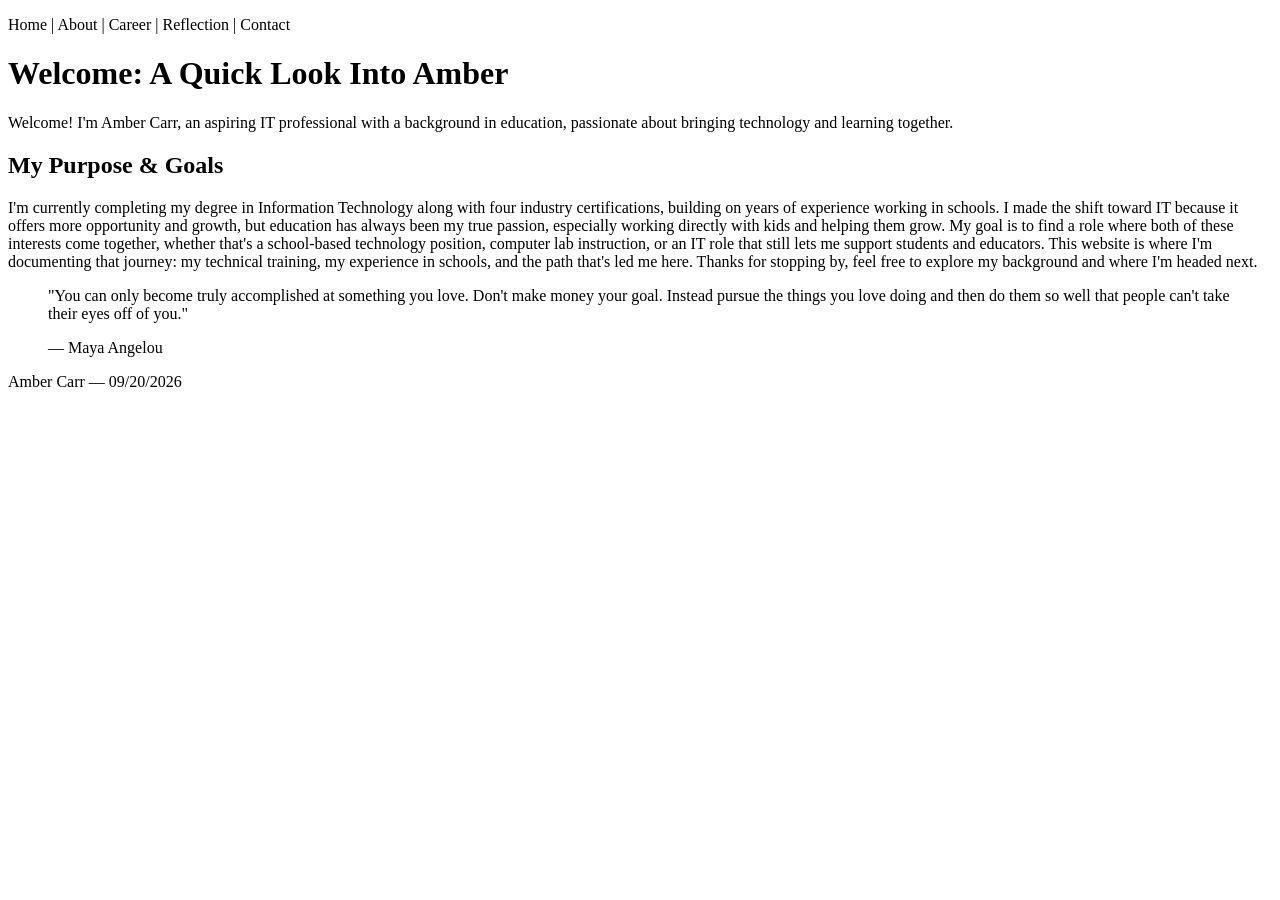
==== webdevelopment/index.html @ 12e23ecd "add index.html" ====
<!DOCTYPE html>
<html lang="en">
<!--
  Name: Amber Carr
  Date: 09/20/2026
  Course: IS_LT-4355
  Description: Activity 3 - Home Page (index.html)
-->

<head>
  <!-- Sets character encoding -->
  <meta charset="utf-8">

  <!-- Makes the page responsive on mobile devices -->
  <meta name="viewport" content="width=device-width, initial-scale=1.0">

  <!-- Title -->
  <title>Amber Carr - Home</title>

  <!-- styling -->
  <link rel="stylesheet" href="style.css">
</head>

<body>

  <!-- Header section: logo and navigation will go here -->
  <header>
    <!-- Navigation placeholder - links will be added in a later activity -->
    <nav>
      <p>Home | About | Career | Reflection | Contact</p>
    </nav>
  </header>

  <main>
    <!-- Main heading -->
    <h1>Welcome: A Quick Look Into Amber</h1>

    <!-- Welcome statement -->
    <p>
      Welcome! I'm Amber Carr, an aspiring IT professional with a background in education,
      passionate about bringing technology and learning together.
    </p>

    <!-- Subheading for the purpose/goals section -->
    <h2>My Purpose &amp; Goals</h2>

    <!-- Purpose and goals paragraph -->
    <p>
      I'm currently completing my degree in Information Technology along with four industry
      certifications, building on years of experience working in schools. I made the shift toward
      IT because it offers more opportunity and growth, but education has always been my true
      passion, especially working directly with kids and helping them grow. My goal is to find a
      role where both of these interests come together, whether that's a school-based technology
      position, computer lab instruction, or an IT role that still lets me support students and
      educators. This website is where I'm documenting that journey: my technical training, my
      experience in schools, and the path that's led me here. Thanks for stopping by, feel free to
      explore my background and where I'm headed next.
    </p>

    <!-- Favorite quote -->
    <blockquote>
      <p>"You can only become truly accomplished at something you love. Don't make money your
      goal. Instead pursue the things you love doing and then do them so well that people can't
      take their eyes off of you."</p>
      <footer>&mdash; Maya Angelou</footer>
    </blockquote>
  </main>

  <footer>
    <p>Amber Carr &mdash; 09/20/2026</p>
  </footer>

</body>

</html>
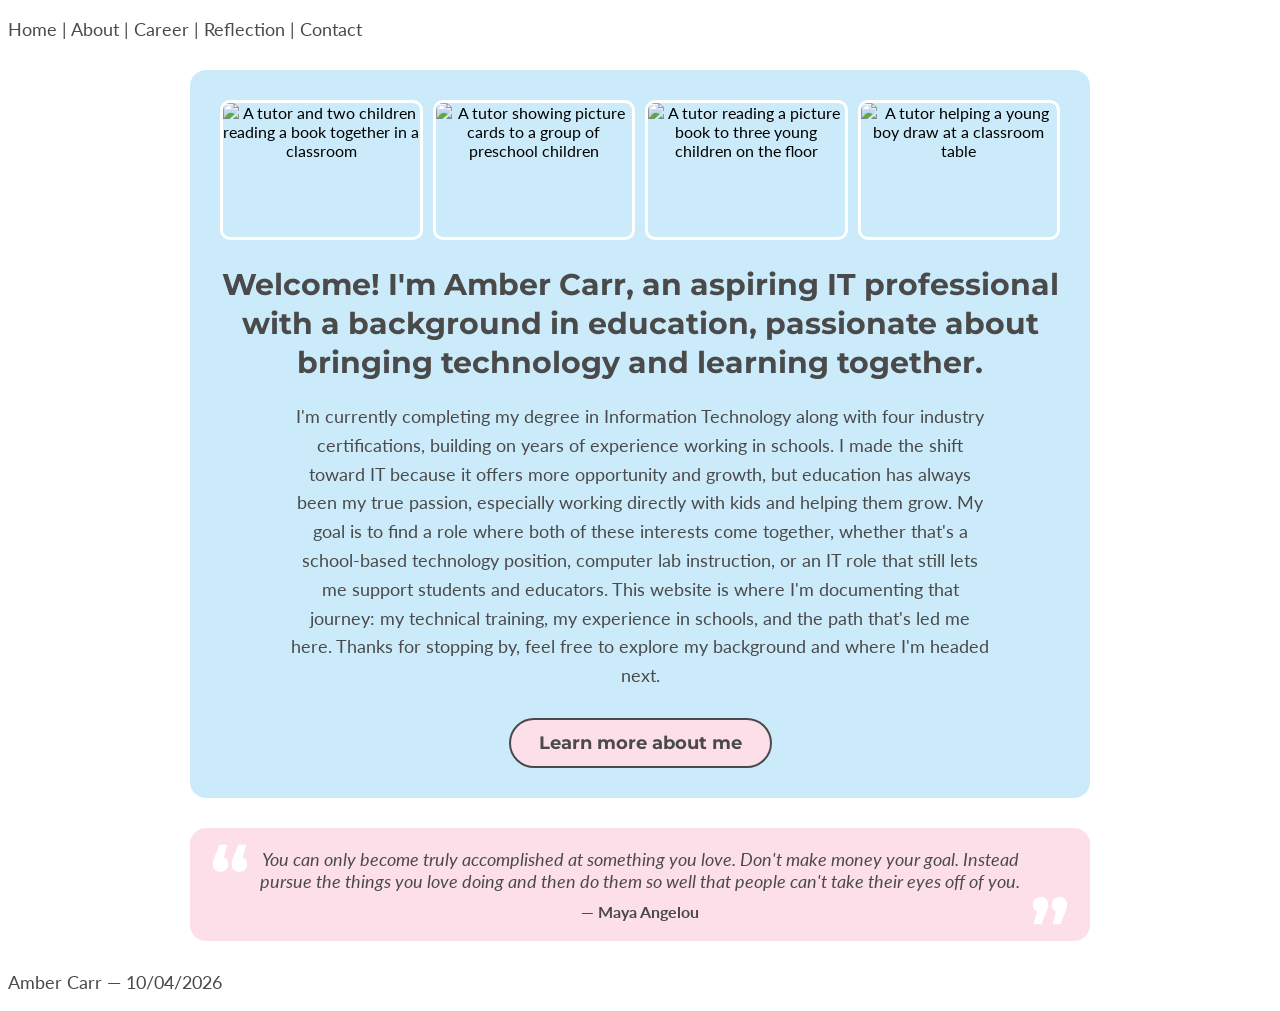
==== commit 72f86481: "Update index.html" ====
--- a/webdevelopment/index.html
+++ b/webdevelopment/index.html
@@ -2,20 +2,20 @@
 <html lang="en">
 <!--
   Name: Amber Carr
-  Date: 09/20/2026
+  Date: 10/04/2026
   Course: IS_LT-4355
-  Description: Activity 3 - Home Page (index.html)
+  Description: Activity 3 - Hero Section (index.html)
 -->
 
 <head>
-  <!-- Sets character encoding -->
   <meta charset="utf-8">
+  <meta name="viewport" content="width=device-width, initial-scale=1.0">
+  <title>Amber Carr - Home</title>
 
-  <!-- Makes the page responsive on mobile devices -->
-  <meta name="viewport" content="width=device-width, initial-scale=1.0">
-
-  <!-- Title -->
-  <title>Amber Carr - Home</title>
+  <!-- Fonts from the design plan: Montserrat (headings) and Lato (body) -->
+  <link rel="preconnect" href="https://fonts.googleapis.com">
+  <link rel="preconnect" href="https://fonts.gstatic.com" crossorigin>
+  <link rel="stylesheet" href="https://fonts.googleapis.com/css2?family=Lato&amp;family=Montserrat:wght@700&amp;display=swap">
 
   <!-- styling -->
   <link rel="stylesheet" href="style.css">
@@ -23,7 +23,6 @@
 
 <body>
 
-  <!-- Header section: logo and navigation will go here -->
   <header>
     <!-- Navigation placeholder - links will be added in a later activity -->
     <nav>
@@ -32,42 +31,45 @@
   </header>
 
   <main>
-    <!-- Main heading -->
-    <h1>Welcome: A Quick Look Into Amber</h1>
+    <!-- Hero section: photos, welcome statement, purpose paragraph, and call to action -->
+    <section class="hero">
+      <div class="hero-photos">
+        <img src="images/hero-1.jpg" alt="A tutor and two children reading a book together in a classroom">
+        <img src="images/hero-2.jpg" alt="A tutor showing picture cards to a group of preschool children">
+        <img src="images/hero-3.jpg" alt="A tutor reading a picture book to three young children on the floor">
+        <img src="images/hero-4.jpg" alt="A tutor helping a young boy draw at a classroom table">
+      </div>
 
-    <!-- Welcome statement -->
-    <p>
-      Welcome! I'm Amber Carr, an aspiring IT professional with a background in education,
-      passionate about bringing technology and learning together.
-    </p>
+      <h1>Welcome! I'm Amber Carr, an aspiring IT professional with a background in education, passionate about bringing technology and learning together.</h1>
 
-    <!-- Subheading for the purpose/goals section -->
-    <h2>My Purpose &amp; Goals</h2>
+      <p>
+        I'm currently completing my degree in Information Technology along with four industry
+        certifications, building on years of experience working in schools. I made the shift toward
+        IT because it offers more opportunity and growth, but education has always been my true
+        passion, especially working directly with kids and helping them grow. My goal is to find a
+        role where both of these interests come together, whether that's a school-based technology
+        position, computer lab instruction, or an IT role that still lets me support students and
+        educators. This website is where I'm documenting that journey: my technical training, my
+        experience in schools, and the path that's led me here. Thanks for stopping by, feel free
+        to explore my background and where I'm headed next.
+      </p>
 
-    <!-- Purpose and goals paragraph -->
-    <p>
-      I'm currently completing my degree in Information Technology along with four industry
-      certifications, building on years of experience working in schools. I made the shift toward
-      IT because it offers more opportunity and growth, but education has always been my true
-      passion, especially working directly with kids and helping them grow. My goal is to find a
-      role where both of these interests come together, whether that's a school-based technology
-      position, computer lab instruction, or an IT role that still lets me support students and
-      educators. This website is where I'm documenting that journey: my technical training, my
-      experience in schools, and the path that's led me here. Thanks for stopping by, feel free to
-      explore my background and where I'm headed next.
-    </p>
+      <a class="hero-button" href="about.html">Learn more about me</a>
+    </section>
 
     <!-- Favorite quote -->
-    <blockquote>
-      <p>"You can only become truly accomplished at something you love. Don't make money your
-      goal. Instead pursue the things you love doing and then do them so well that people can't
-      take their eyes off of you."</p>
-      <footer>&mdash; Maya Angelou</footer>
-    </blockquote>
+    <div class="quote-box">
+      <blockquote>
+        <p>You can only become truly accomplished at something you love. Don't make money your
+          goal. Instead pursue the things you love doing and then do them so well that people can't
+          take their eyes off of you.</p>
+        <footer>&mdash; Maya Angelou</footer>
+      </blockquote>
+    </div>
   </main>
 
   <footer>
-    <p>Amber Carr &mdash; 09/20/2026</p>
+    <p>Amber Carr &mdash; 10/04/2026</p>
   </footer>
 
 </body>
--- a/webdevelopment/style.css
+++ b/webdevelopment/style.css
@@ -0,0 +1,170 @@
+/* ---------- Base styles (existing) ---------- */
+h1 {
+  color: #4A4A4A;
+  font-size: 40px;
+}
+
+h2 {
+  color: #4A4A4A;
+  font-size: 28px;
+}
+
+p {
+  color: #4A4A4A;
+  font-size: 18px;
+}
+
+li {
+  color: #4A4A4A;
+  font-size: 18px;
+}
+
+/* ---------- Fonts from design plan ---------- */
+body {
+  font-family: "Lato", sans-serif;
+}
+
+h1,
+h2 {
+  font-family: "Montserrat", sans-serif;
+}
+
+/* ---------- Hero section ---------- */
+.hero {
+  box-sizing: border-box;
+  background-color: #CCEBFA;
+  max-width: 900px;
+  margin: 30px auto;
+  padding: 30px;
+  border-radius: 16px;
+  text-align: center;
+}
+
+.hero-photos {
+  display: grid;
+  grid-template-columns: repeat(4, 1fr);
+  gap: 10px;
+  margin-bottom: 25px;
+}
+
+.hero-photos img {
+  width: 100%;
+  height: 140px;
+  object-fit: cover;
+  border: 3px solid #FFFFFF;
+  border-radius: 10px;
+  box-sizing: border-box;
+}
+
+.hero h1 {
+  font-size: 30px;
+  line-height: 1.3;
+  margin: 0 0 20px;
+}
+
+.hero p {
+  font-size: 18px;
+  line-height: 1.6;
+  max-width: 700px;
+  margin: 0 auto 28px;
+}
+
+/* Call-to-action link styled as a button */
+.hero-button {
+  display: inline-block;
+  background-color: #FCDFE9;
+  color: #4A4A4A;
+  font-family: "Montserrat", sans-serif;
+  font-size: 18px;
+  font-weight: 700;
+  text-decoration: none;
+  padding: 12px 28px;
+  border: 2px solid #4A4A4A;
+  border-radius: 30px;
+  transition: background-color 0.3s, color 0.3s;
+}
+
+.hero-button:hover,
+.hero-button:focus {
+  background-color: #4A4A4A;
+  color: #FFFFFF;
+}
+
+/* ---------- Quote box ---------- */
+.quote-box {
+  box-sizing: border-box;
+  position: relative;
+  background-color: #FCDFE9;
+  max-width: 900px;
+  margin: 0 auto 30px;
+  padding: 20px 70px;
+  border-radius: 16px;
+  text-align: center;
+}
+
+/* Large decorative quotation marks at the start and end of the quote */
+.quote-box::before,
+.quote-box::after {
+  position: absolute;
+  font-family: "Montserrat", sans-serif;
+  font-size: 80px;
+  font-weight: 700;
+  line-height: 1;
+  color: #FFFFFF;
+}
+
+.quote-box::before {
+  content: "\201C";
+  top: 8px;
+  left: 20px;
+}
+
+.quote-box::after {
+  content: "\201D";
+  bottom: -28px;
+  right: 20px;
+}
+
+.quote-box blockquote {
+  margin: 0;
+}
+
+.quote-box p {
+  font-style: italic;
+  margin: 0 0 10px;
+}
+
+.quote-box footer {
+  color: #4A4A4A;
+  font-weight: bold;
+}
+
+/* ---------- Phone and tablet ---------- */
+@media (max-width: 700px) {
+  .hero {
+    margin: 15px;
+    padding: 20px;
+  }
+
+  .hero-photos {
+    grid-template-columns: repeat(2, 1fr);
+  }
+
+  .hero h1 {
+    font-size: 24px;
+  }
+
+  .quote-box {
+    margin: 0 15px 30px;
+    padding: 30px 40px;
+  }
+
+  .quote-box::before,
+  .quote-box::after {
+    font-size: 60px;
+  }
+
+  .quote-box::after {
+    bottom: -20px;
+  }
+}
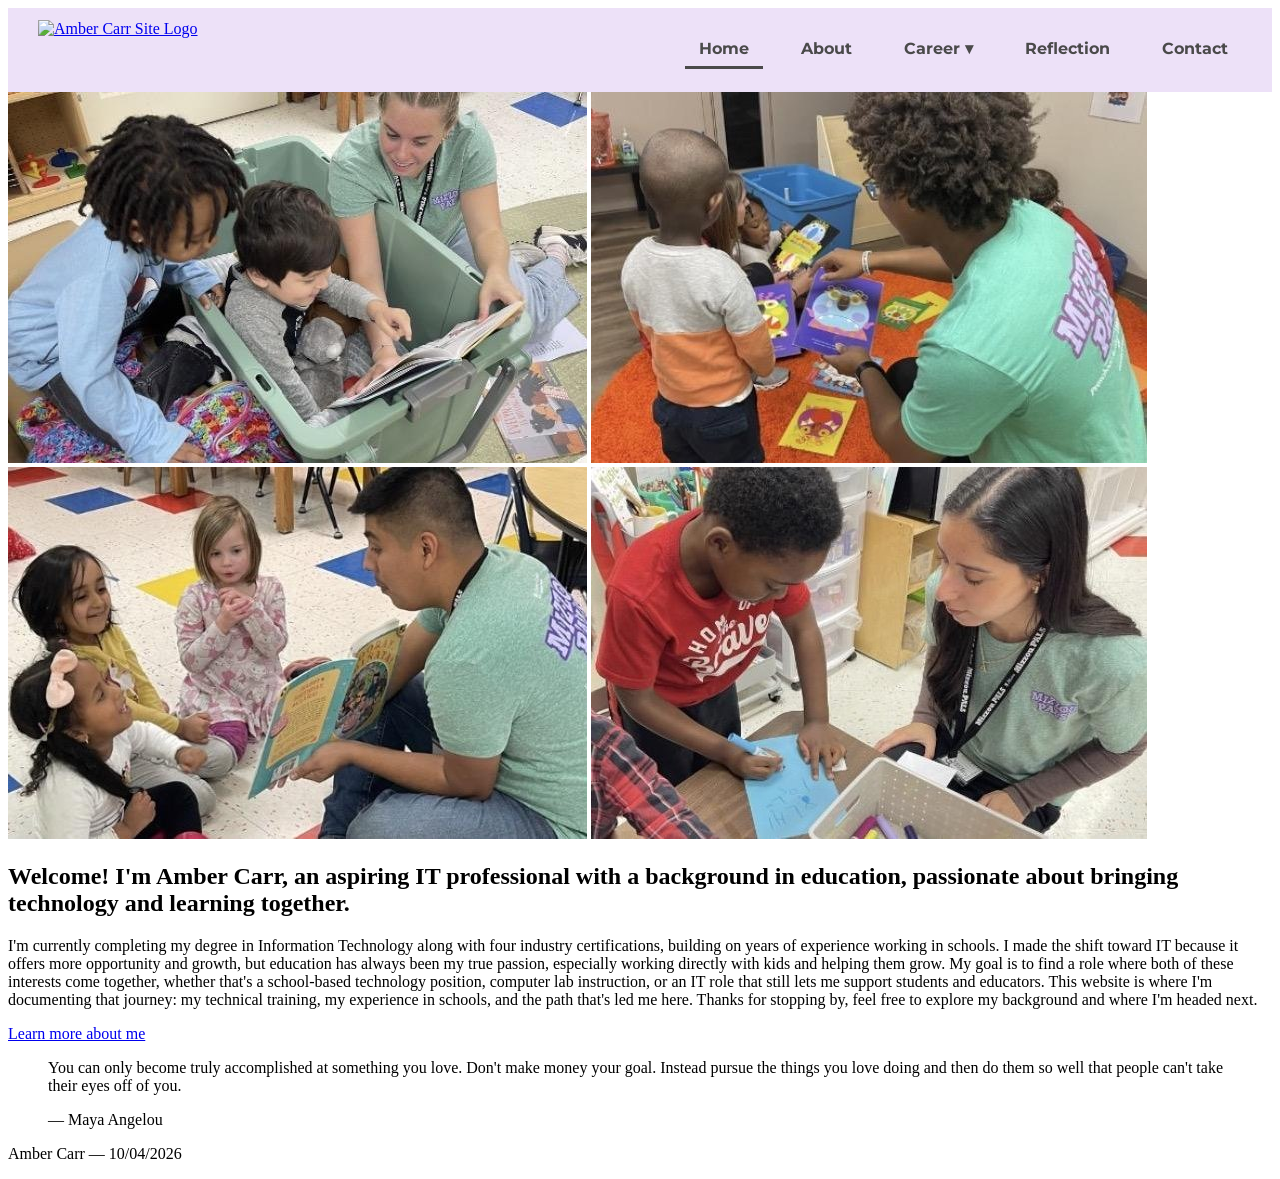
==== commit 9d0c854f: "Update index.html" ====
--- a/webdevelopment/index.html
+++ b/webdevelopment/index.html
@@ -4,7 +4,8 @@
   Name: Amber Carr
   Date: 10/04/2026
   Course: IS_LT-4355
-  Description: Activity 3 - Hero Section (index.html)
+  File: index.html
+  Description: Activity 5 - Home Page with navigation (index.html)
 -->
 
 <head>
@@ -19,17 +20,34 @@
 
   <!-- styling -->
   <link rel="stylesheet" href="style.css">
+  <link rel="stylesheet" href="nav.css">
 </head>
 
 <body>
 
+  <!-- ===== NAVIGATION: logo and menu coded here (styled in nav.css) ===== -->
   <header>
-    <!-- Navigation placeholder - links will be added in a later activity -->
+    <a href="index.html"><img src="logo.png" alt="Amber Carr Site Logo"></a>
     <nav>
-      <p>Home | About | Career | Reflection | Contact</p>
+      <ul>
+        <li><a href="index.html" aria-current="page">Home</a></li>
+        <li><a href="about.html">About</a></li>
+        <li class="has-dropdown"><a href="career.html">Career</a>
+          <!-- Tier 2: drop-down menu for the Career link -->
+          <ul class="dropdown">
+            <li><a href="career.html#jumpstart">Jumpstart Corps Member</a></li>
+            <li><a href="career.html#mizzou-pals">Mizzou Pals Tutor</a></li>
+            <li><a href="career.html#bask">Before and After School Care</a></li>
+            <li><a href="career.html#vbs">Vacation Bible School</a></li>
+          </ul>
+        </li>
+        <li><a href="reflection.html">Reflection</a></li>
+        <li><a href="contact.html">Contact</a></li>
+      </ul>
     </nav>
   </header>
 
+  <!-- ===== MAIN CONTENT: hero section and quote coded here ===== -->
   <main>
     <!-- Hero section: photos, welcome statement, purpose paragraph, and call to action -->
     <section class="hero">
--- a/webdevelopment/style.css
+++ b/webdevelopment/style.css
@@ -1,170 +1,57 @@
-/* ---------- Base styles (existing) ---------- */
-h1 {
-  color: #4A4A4A;
-  font-size: 40px;
+/* ===== REFLECTION PAGE: BOX MODEL (content area) ===== */
+.reflection-box {
+  box-sizing: border-box;
+  max-width: 800px;
+  margin: 30px auto;
+  padding: 30px 40px;
+  border: 3px solid #CCEBFA;
+  border-radius: 16px;
+  background-color: #FFFFFF;
 }
 
-h2 {
-  color: #4A4A4A;
-  font-size: 28px;
+.reflection-box h1 {
+  text-align: center;
+  margin: 0 0 20px;
+  padding-bottom: 12px;
+  border-bottom: 4px solid #CCEBFA;
 }
 
-p {
-  color: #4A4A4A;
-  font-size: 18px;
+.reflection-box h2 {
+  margin: 30px 0 10px;
 }
 
-li {
-  color: #4A4A4A;
-  font-size: 18px;
+.reflection-box p {
+  line-height: 1.7;
+  margin: 0 0 18px;
 }
 
-/* ---------- Fonts from design plan ---------- */
-body {
-  font-family: "Lato", sans-serif;
+/* ===== PSEUDO-ELEMENT: style the first letter of the first paragraph ===== */
+.reflection-box p:first-of-type::first-letter {
+  font-family: "Montserrat", sans-serif;
+  font-size: 2.6em;
+  font-weight: 700;
+  color: #4A4A4A;
 }
 
-h1,
-h2 {
-  font-family: "Montserrat", sans-serif;
+/* ===== PSEUDO-CLASS: indent the first line of every other paragraph ===== */
+.reflection-box p:not(:first-of-type) {
+  text-indent: 2em;
 }
 
-/* ---------- Hero section ---------- */
-.hero {
-  box-sizing: border-box;
-  background-color: #CCEBFA;
-  max-width: 900px;
-  margin: 30px auto;
-  padding: 30px;
+.pull-quote {
+  margin: 25px 0;
+  padding: 20px 30px;
+  background-color: #FCDFE9;
   border-radius: 16px;
+  color: #4A4A4A;
+  font-size: 22px;
+  font-style: italic;
   text-align: center;
 }
 
-.hero-photos {
-  display: grid;
-  grid-template-columns: repeat(4, 1fr);
-  gap: 10px;
-  margin-bottom: 25px;
-}
-
-.hero-photos img {
-  width: 100%;
-  height: 140px;
-  object-fit: cover;
-  border: 3px solid #FFFFFF;
-  border-radius: 10px;
-  box-sizing: border-box;
-}
-
-.hero h1 {
-  font-size: 30px;
-  line-height: 1.3;
-  margin: 0 0 20px;
-}
-
-.hero p {
-  font-size: 18px;
-  line-height: 1.6;
-  max-width: 700px;
-  margin: 0 auto 28px;
-}
-
-/* Call-to-action link styled as a button */
-.hero-button {
-  display: inline-block;
-  background-color: #FCDFE9;
-  color: #4A4A4A;
-  font-family: "Montserrat", sans-serif;
-  font-size: 18px;
-  font-weight: 700;
-  text-decoration: none;
-  padding: 12px 28px;
-  border: 2px solid #4A4A4A;
-  border-radius: 30px;
-  transition: background-color 0.3s, color 0.3s;
-}
-
-.hero-button:hover,
-.hero-button:focus {
-  background-color: #4A4A4A;
-  color: #FFFFFF;
-}
-
-/* ---------- Quote box ---------- */
-.quote-box {
-  box-sizing: border-box;
-  position: relative;
-  background-color: #FCDFE9;
-  max-width: 900px;
-  margin: 0 auto 30px;
-  padding: 20px 70px;
-  border-radius: 16px;
-  text-align: center;
-}
-
-/* Large decorative quotation marks at the start and end of the quote */
-.quote-box::before,
-.quote-box::after {
-  position: absolute;
-  font-family: "Montserrat", sans-serif;
-  font-size: 80px;
-  font-weight: 700;
-  line-height: 1;
-  color: #FFFFFF;
-}
-
-.quote-box::before {
-  content: "\201C";
-  top: 8px;
-  left: 20px;
-}
-
-.quote-box::after {
-  content: "\201D";
-  bottom: -28px;
-  right: 20px;
-}
-
-.quote-box blockquote {
-  margin: 0;
-}
-
-.quote-box p {
-  font-style: italic;
-  margin: 0 0 10px;
-}
-
-.quote-box footer {
-  color: #4A4A4A;
-  font-weight: bold;
-}
-
-/* ---------- Phone and tablet ---------- */
 @media (max-width: 700px) {
-  .hero {
+  .reflection-box {
     margin: 15px;
     padding: 20px;
   }
-
-  .hero-photos {
-    grid-template-columns: repeat(2, 1fr);
-  }
-
-  .hero h1 {
-    font-size: 24px;
-  }
-
-  .quote-box {
-    margin: 0 15px 30px;
-    padding: 30px 40px;
-  }
-
-  .quote-box::before,
-  .quote-box::after {
-    font-size: 60px;
-  }
-
-  .quote-box::after {
-    bottom: -20px;
-  }
 }
--- a/webdevelopment/nav.css
+++ b/webdevelopment/nav.css
@@ -0,0 +1,113 @@
+/* ===== NAVIGATION STYLES (Flexbox): header, logo, menu links ===== */
+header {
+  display: flex;
+  justify-content: space-between;
+  align-items: center;
+  flex-wrap: wrap;
+  gap: 12px 24px;
+  background-color: #EDE1F8;
+  padding: 12px 30px;
+}
+
+header img {
+  display: block;
+  height: 60px;
+  width: auto;
+}
+
+nav ul {
+  display: flex;
+  flex-wrap: wrap;
+  justify-content: flex-end;
+  gap: 8px 24px;
+  list-style: none;
+  margin: 0;
+  padding: 0;
+}
+
+nav a {
+  display: block;
+  color: #4A4A4A;
+  font-family: "Montserrat", sans-serif;
+  font-size: 16px;
+  font-weight: 700;
+  text-decoration: none;
+  padding: 8px 14px;
+  border-radius: 20px;
+  transition: background-color 0.3s;
+}
+
+nav a:hover,
+nav a:focus {
+  background-color: #FCDFE9;
+  outline: 2px solid #4A4A4A;
+}
+
+nav a[aria-current="page"] {
+  border-bottom: 3px solid #4A4A4A;
+  border-radius: 0;
+}
+
+/* ===== DROP-DOWN MENU STYLES: 2-tier menu under the Career link ===== */
+nav li {
+  position: relative;
+}
+
+.has-dropdown > a::after {
+  content: " \25BE";
+}
+
+nav .dropdown {
+  display: none;
+  position: absolute;
+  top: 100%;
+  left: 0;
+  z-index: 10;
+  flex-direction: column;
+  flex-wrap: nowrap;
+  justify-content: flex-start;
+  gap: 4px;
+  min-width: 260px;
+  padding: 8px;
+  background-color: #FFFFFF;
+  border: 2px solid #4A4A4A;
+  border-radius: 12px;
+}
+
+.has-dropdown:hover > .dropdown,
+.has-dropdown:focus-within > .dropdown {
+  display: flex;
+}
+
+.dropdown a {
+  font-size: 15px;
+  white-space: nowrap;
+}
+
+/* ===== PHONE AND TABLET ===== */
+@media (max-width: 700px) {
+  header {
+    flex-direction: column;
+    padding: 12px 15px;
+  }
+
+  nav ul {
+    justify-content: center;
+    gap: 4px 8px;
+  }
+
+  nav a {
+    font-size: 15px;
+    padding: 6px 10px;
+  }
+
+  nav .dropdown,
+  .has-dropdown:hover > .dropdown,
+  .has-dropdown:focus-within > .dropdown {
+    display: none;
+  }
+
+  .has-dropdown > a::after {
+    content: "";
+  }
+}
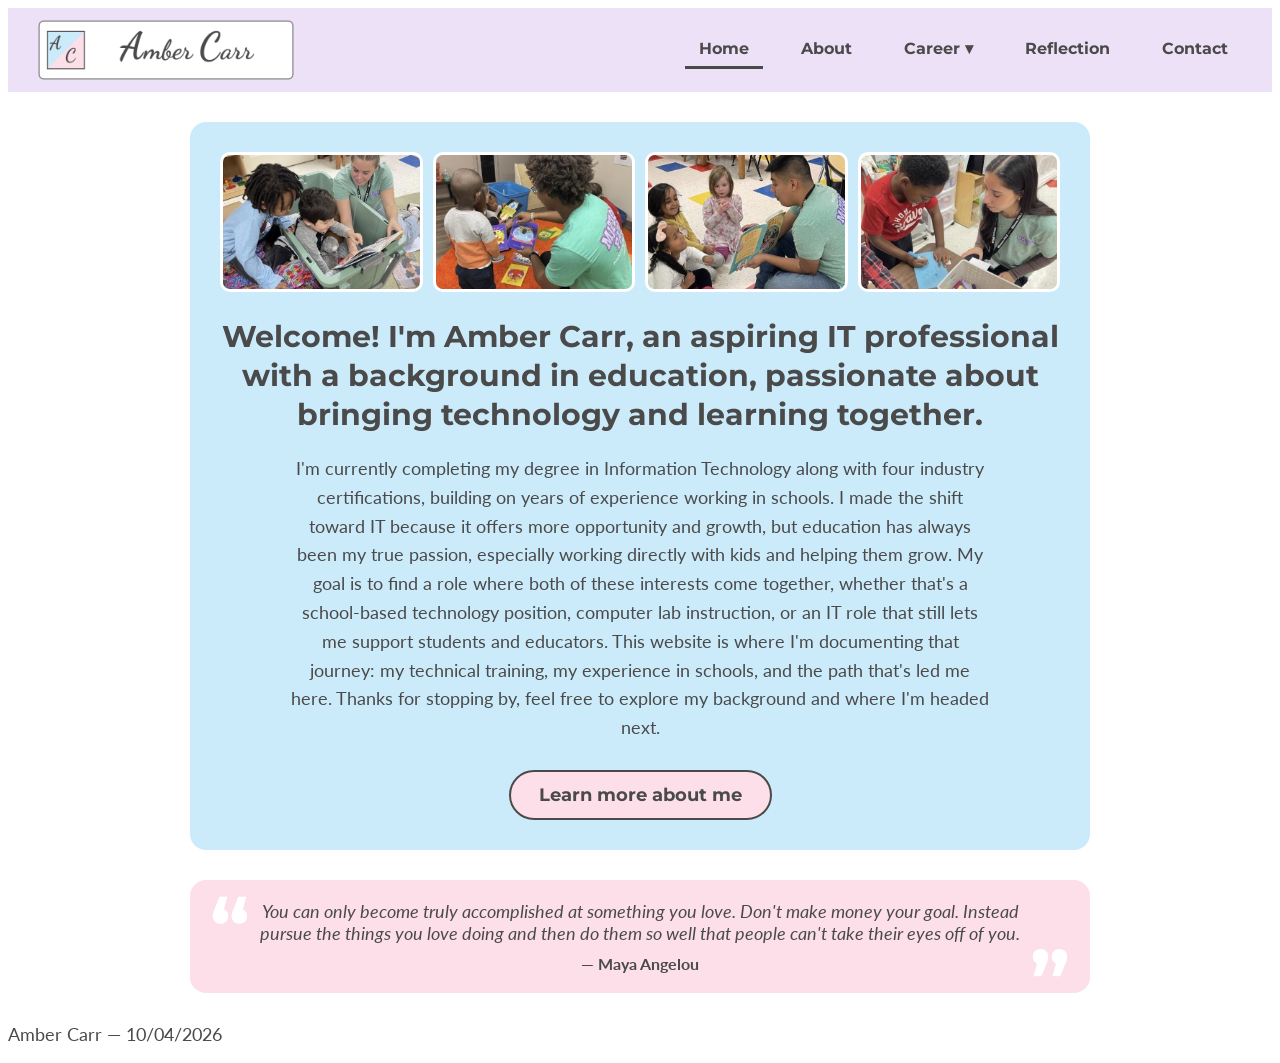
==== commit 4a1b0431: "Update index.html" ====
--- a/webdevelopment/index.html
+++ b/webdevelopment/index.html
@@ -27,7 +27,7 @@
 
   <!-- ===== NAVIGATION: logo and menu coded here (styled in nav.css) ===== -->
   <header>
-    <a href="index.html"><img src="logo.png" alt="Amber Carr Site Logo"></a>
+    <a href="index.html"><img src="images/logo.png" alt="Amber Carr Site Logo"></a>
     <nav>
       <ul>
         <li><a href="index.html" aria-current="page">Home</a></li>
--- a/webdevelopment/style.css
+++ b/webdevelopment/style.css
@@ -1,3 +1,198 @@
+/* ---------- Base styles (existing) ---------- */
+h1 {
+  color: #4A4A4A;
+  font-size: 40px;
+}
+
+h2 {
+  color: #4A4A4A;
+  font-size: 28px;
+}
+
+p {
+  color: #4A4A4A;
+  font-size: 18px;
+}
+
+li {
+  color: #4A4A4A;
+  font-size: 18px;
+}
+
+/* ---------- Fonts from design plan ---------- */
+body {
+  font-family: "Lato", sans-serif;
+}
+
+h1,
+h2 {
+  font-family: "Montserrat", sans-serif;
+}
+
+/* ---------- Hero section ---------- */
+.hero {
+  box-sizing: border-box;
+  background-color: #CCEBFA;
+  max-width: 900px;
+  margin: 30px auto;
+  padding: 30px;
+  border-radius: 16px;
+  text-align: center;
+}
+
+.hero-photos {
+  display: grid;
+  grid-template-columns: repeat(4, 1fr);
+  gap: 10px;
+  margin-bottom: 25px;
+}
+
+.hero-photos img {
+  width: 100%;
+  height: 140px;
+  object-fit: cover;
+  border: 3px solid #FFFFFF;
+  border-radius: 10px;
+  box-sizing: border-box;
+}
+
+.hero h1 {
+  font-size: 30px;
+  line-height: 1.3;
+  margin: 0 0 20px;
+}
+
+.hero p {
+  font-size: 18px;
+  line-height: 1.6;
+  max-width: 700px;
+  margin: 0 auto 28px;
+}
+
+/* Call-to-action link styled as a button */
+.hero-button {
+  display: inline-block;
+  background-color: #FCDFE9;
+  color: #4A4A4A;
+  font-family: "Montserrat", sans-serif;
+  font-size: 18px;
+  font-weight: 700;
+  text-decoration: none;
+  padding: 12px 28px;
+  border: 2px solid #4A4A4A;
+  border-radius: 30px;
+  transition: background-color 0.3s, color 0.3s;
+}
+
+.hero-button:hover,
+.hero-button:focus {
+  background-color: #4A4A4A;
+  color: #FFFFFF;
+}
+
+/* ---------- Quote box ---------- */
+.quote-box {
+  box-sizing: border-box;
+  position: relative;
+  background-color: #FCDFE9;
+  max-width: 900px;
+  margin: 0 auto 30px;
+  padding: 20px 70px;
+  border-radius: 16px;
+  text-align: center;
+}
+
+/* Large decorative quotation marks at the start and end of the quote */
+.quote-box::before,
+.quote-box::after {
+  position: absolute;
+  font-family: "Montserrat", sans-serif;
+  font-size: 80px;
+  font-weight: 700;
+  line-height: 1;
+  color: #FFFFFF;
+}
+
+.quote-box::before {
+  content: "\201C";
+  top: 8px;
+  left: 20px;
+}
+
+.quote-box::after {
+  content: "\201D";
+  bottom: -28px;
+  right: 20px;
+}
+
+.quote-box blockquote {
+  margin: 0;
+}
+
+.quote-box p {
+  font-style: italic;
+  margin: 0 0 10px;
+}
+
+.quote-box footer {
+  color: #4A4A4A;
+  font-weight: bold;
+}
+
+/* ---------- Phone and tablet ---------- */
+@media (max-width: 700px) {
+  .hero {
+    margin: 15px;
+    padding: 20px;
+  }
+
+  .hero-photos {
+    grid-template-columns: repeat(2, 1fr);
+  }
+
+  .hero h1 {
+    font-size: 24px;
+  }
+
+  .quote-box {
+    margin: 0 15px 30px;
+    padding: 30px 40px;
+  }
+
+  .quote-box::before,
+  .quote-box::after {
+    font-size: 60px;
+  }
+
+  .quote-box::after {
+    bottom: -20px;
+  }
+}
+
+/* ---------- PDF resume link (box model) ---------- */
+.resume-wrap {
+  text-align: center;
+}
+
+.pdf-link {
+  display: inline-block;
+  padding: 14px 32px;
+  margin: 25px 0;
+  border: 2px solid #4A4A4A;
+  border-radius: 30px;
+  background-color: #FCDFE9;
+  color: #4A4A4A;
+  font-size: 18px;
+  font-weight: bold;
+  text-decoration: none;
+}
+
+.pdf-link:hover,
+.pdf-link:focus {
+  background-color: #4A4A4A;
+  color: #FFFFFF;
+}
+
 /* ===== REFLECTION PAGE: BOX MODEL (content area) ===== */
 .reflection-box {
   box-sizing: border-box;
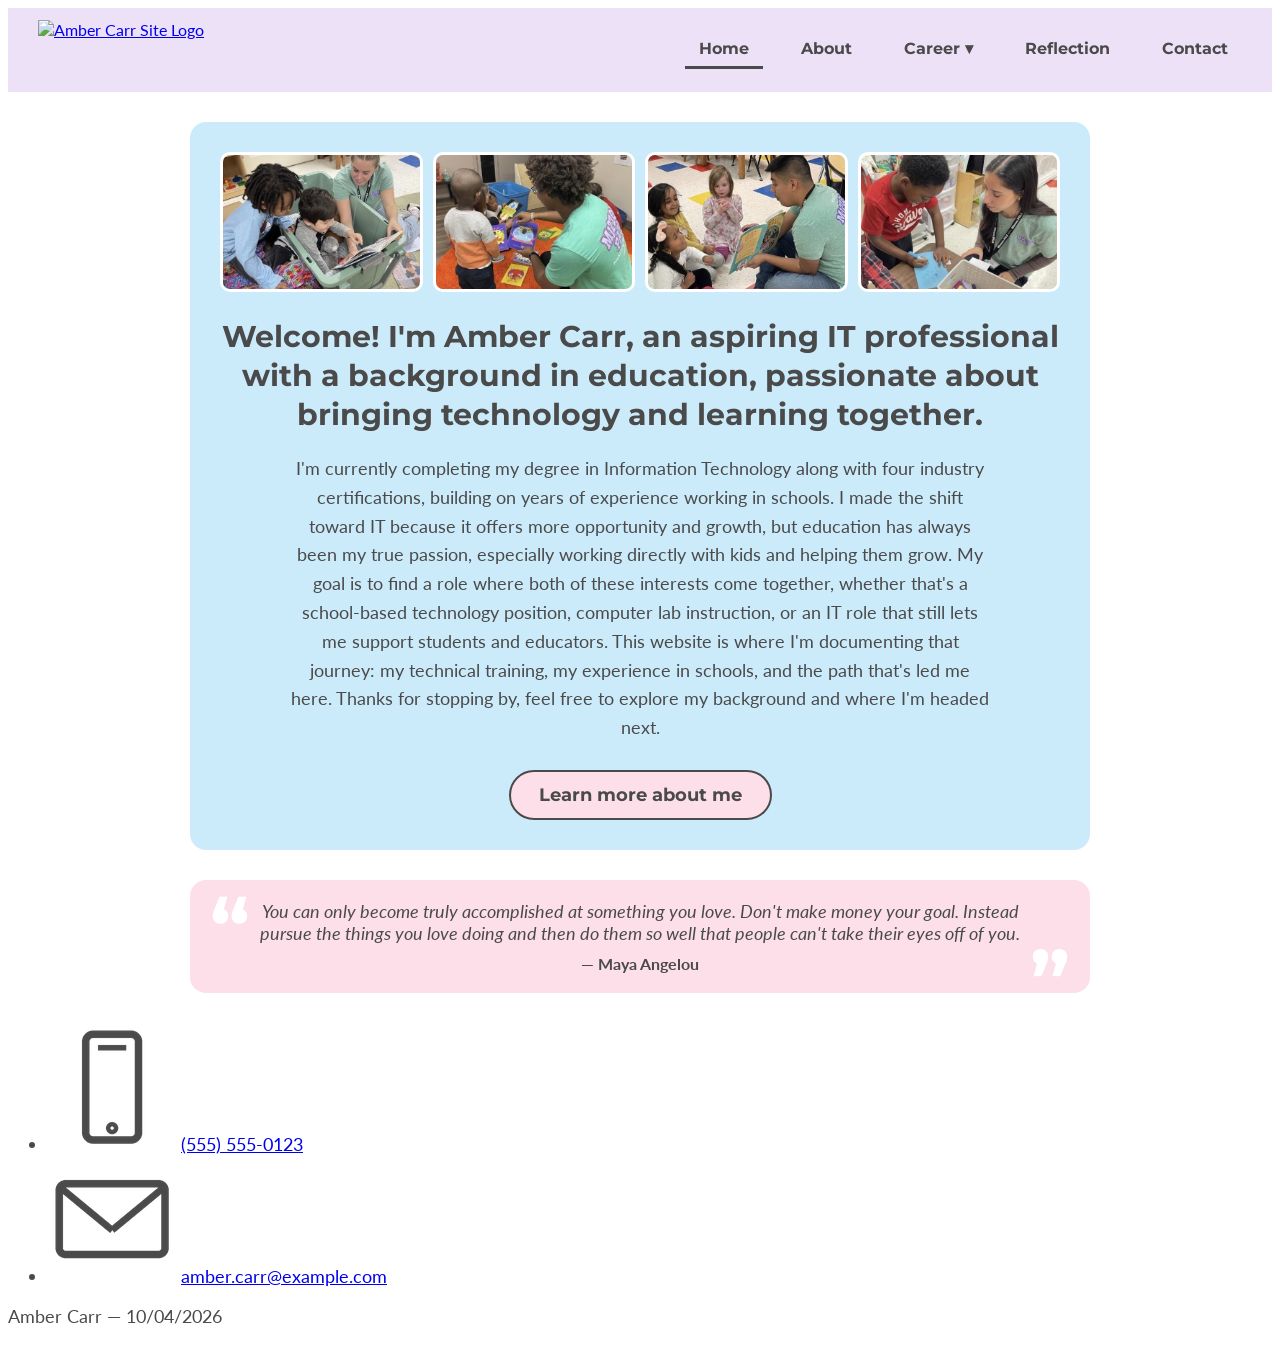
==== commit c4dce523: "Update index.html" ====
--- a/webdevelopment/index.html
+++ b/webdevelopment/index.html
@@ -13,6 +13,9 @@
   <meta name="viewport" content="width=device-width, initial-scale=1.0">
   <title>Amber Carr - Home</title>
 
+  <!-- Favicon: icon shown in the browser tab -->
+  <link rel="shortcut icon" type="image/x-icon" href="favicon.ico">
+
   <!-- Fonts from the design plan: Montserrat (headings) and Lato (body) -->
   <link rel="preconnect" href="https://fonts.googleapis.com">
   <link rel="preconnect" href="https://fonts.gstatic.com" crossorigin>
@@ -27,7 +30,7 @@
 
   <!-- ===== NAVIGATION: logo and menu coded here (styled in nav.css) ===== -->
   <header>
-    <a href="index.html"><img src="images/logo.png" alt="Amber Carr Site Logo"></a>
+    <a href="index.html"><img src="logo.png" alt="Amber Carr Site Logo"></a>
     <nav>
       <ul>
         <li><a href="index.html" aria-current="page">Home</a></li>
@@ -87,6 +90,10 @@
   </main>
 
   <footer>
+    <ul class="footer-contact">
+      <li><img src="images/phone.png" alt="Phone icon"> <a href="tel:+15555550123">(555) 555-0123</a></li>
+      <li><img src="images/email.png" alt="Email icon"> <a href="mailto:amber.carr@example.com">amber.carr@example.com</a></li>
+    </ul>
     <p>Amber Carr &mdash; 10/04/2026</p>
   </footer>
 
--- a/webdevelopment/style.css
+++ b/webdevelopment/style.css
@@ -250,3 +250,49 @@
     padding: 20px;
   }
 }
+/* ===== ABOUT PAGE: IMAGE STYLES (headshot) ===== */
+.headshot {
+  display: block;
+  box-sizing: border-box;
+  width: 260px;
+  max-width: 100%;
+  height: auto;
+  margin: 20px 0;
+  padding: 6px;
+  border: 4px solid #CCEBFA;
+  border-radius: 16px;
+  background-color: #FCDFE9;
+  box-shadow: 0 4px 10px rgba(0, 0, 0, 0.15);
+  transition: transform 0.3s, box-shadow 0.3s;
+}
+
+.headshot:hover {
+  transform: scale(1.03);
+  box-shadow: 0 8px 16px rgba(0, 0, 0, 0.25);
+}
+
+/* ===== ABOUT PAGE: VIDEO STYLES (intro video) ===== */
+.intro-video {
+  max-width: 640px;
+  margin: 30px auto;
+}
+
+.intro-video video {
+  display: block;
+  box-sizing: border-box;
+  width: 100%;
+  height: auto;
+  padding: 6px;
+  border: 4px solid #CCEBFA;
+  border-radius: 16px;
+  background-color: #EDE1F8;
+  box-shadow: 0 4px 10px rgba(0, 0, 0, 0.15);
+}
+
+.intro-video figcaption {
+  margin-top: 10px;
+  color: #4A4A4A;
+  font-size: 16px;
+  font-style: italic;
+  text-align: center;
+}
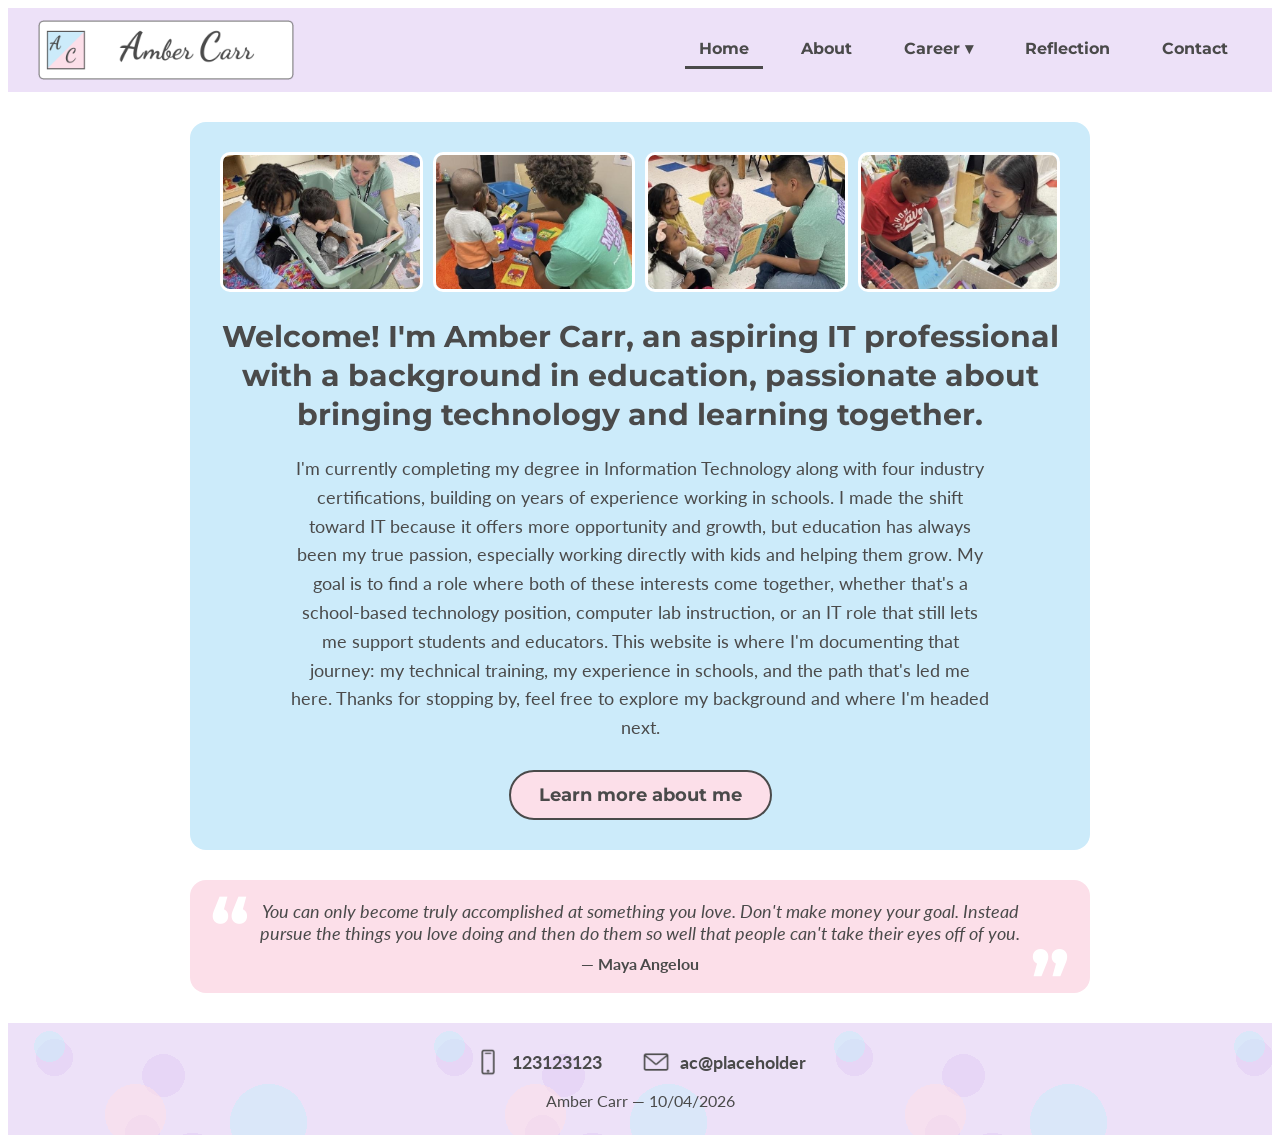
==== commit 2f0120c5: "Add files via upload" ====
--- a/webdevelopment/index.html
+++ b/webdevelopment/index.html
@@ -30,7 +30,7 @@
 
   <!-- ===== NAVIGATION: logo and menu coded here (styled in nav.css) ===== -->
   <header>
-    <a href="index.html"><img src="logo.png" alt="Amber Carr Site Logo"></a>
+    <a href="index.html"><img src="images/logo.png" alt="Amber Carr Site Logo"></a>
     <nav>
       <ul>
         <li><a href="index.html" aria-current="page">Home</a></li>
@@ -91,8 +91,8 @@
 
   <footer>
     <ul class="footer-contact">
-      <li><img src="images/phone.png" alt="Phone icon"> <a href="tel:+15555550123">(555) 555-0123</a></li>
-      <li><img src="images/email.png" alt="Email icon"> <a href="mailto:amber.carr@example.com">amber.carr@example.com</a></li>
+      <li><img src="images/phone.png" alt="Phone icon"> <a href="tel:123123123">123123123</a></li>
+      <li><img src="images/email.png" alt="Email icon"> <a href="mailto:ac@placeholder">ac@placeholder</a></li>
     </ul>
     <p>Amber Carr &mdash; 10/04/2026</p>
   </footer>
--- a/webdevelopment/style.css
+++ b/webdevelopment/style.css
@@ -250,6 +250,7 @@
     padding: 20px;
   }
 }
+
 /* ===== ABOUT PAGE: IMAGE STYLES (headshot) ===== */
 .headshot {
   display: block;
@@ -296,3 +297,57 @@
   font-style: italic;
   text-align: center;
 }
+
+/* ===== FOOTER STYLES: background image, contact info, and icons ===== */
+body > footer {
+  padding: 25px 30px;
+  background-color: #EDE1F8;
+  background-image: url("images/footer-bg.png");
+  background-repeat: repeat;
+  text-align: center;
+}
+
+.footer-contact {
+  display: flex;
+  justify-content: center;
+  flex-wrap: wrap;
+  gap: 12px 40px;
+  margin: 0 0 15px;
+  padding: 0;
+  list-style: none;
+}
+
+.footer-contact li {
+  display: flex;
+  align-items: center;
+  gap: 10px;
+}
+
+.footer-contact img {
+  width: 28px;
+  height: 28px;
+}
+
+.footer-contact a {
+  color: #4A4A4A;
+  font-weight: bold;
+  text-decoration: none;
+}
+
+.footer-contact a:hover,
+.footer-contact a:focus {
+  text-decoration: underline;
+}
+
+body > footer p {
+  margin: 0;
+  font-size: 16px;
+}
+
+@media (max-width: 700px) {
+  .footer-contact {
+    flex-direction: column;
+    align-items: center;
+    gap: 10px;
+  }
+}
